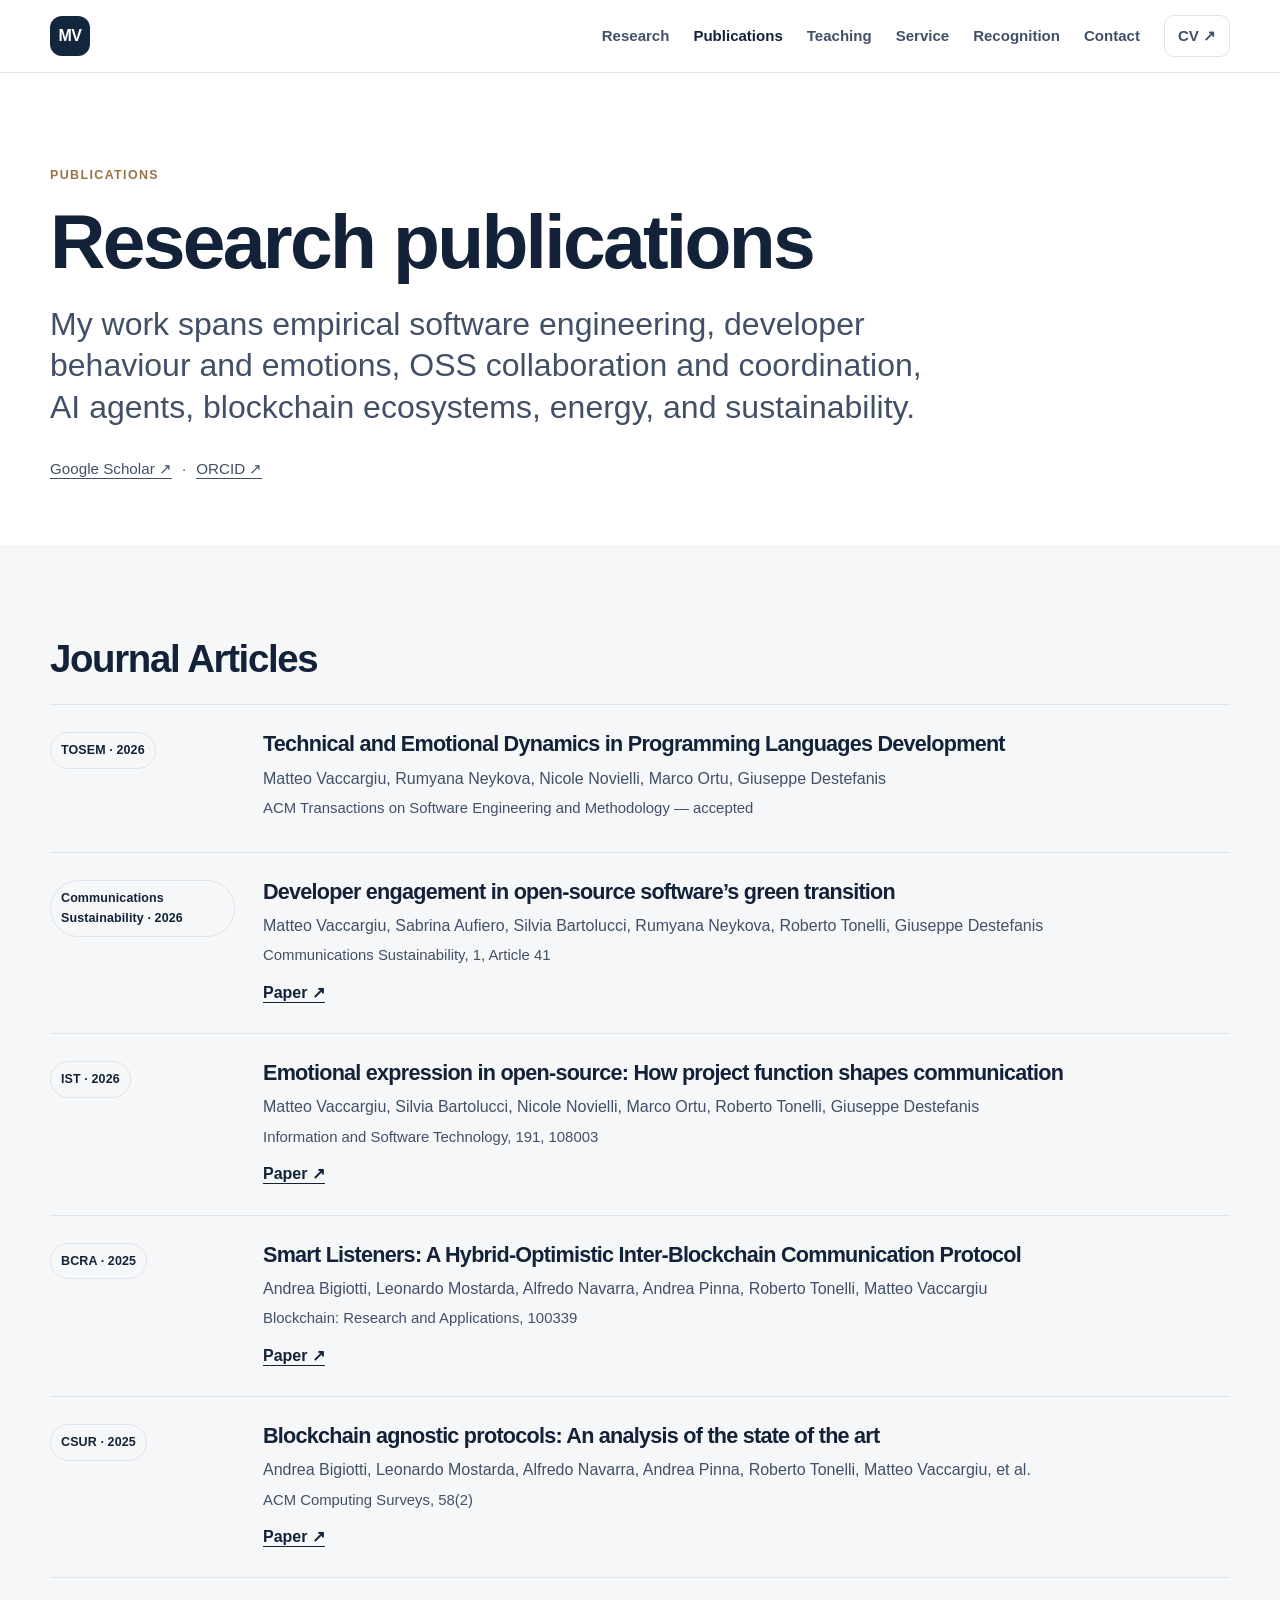
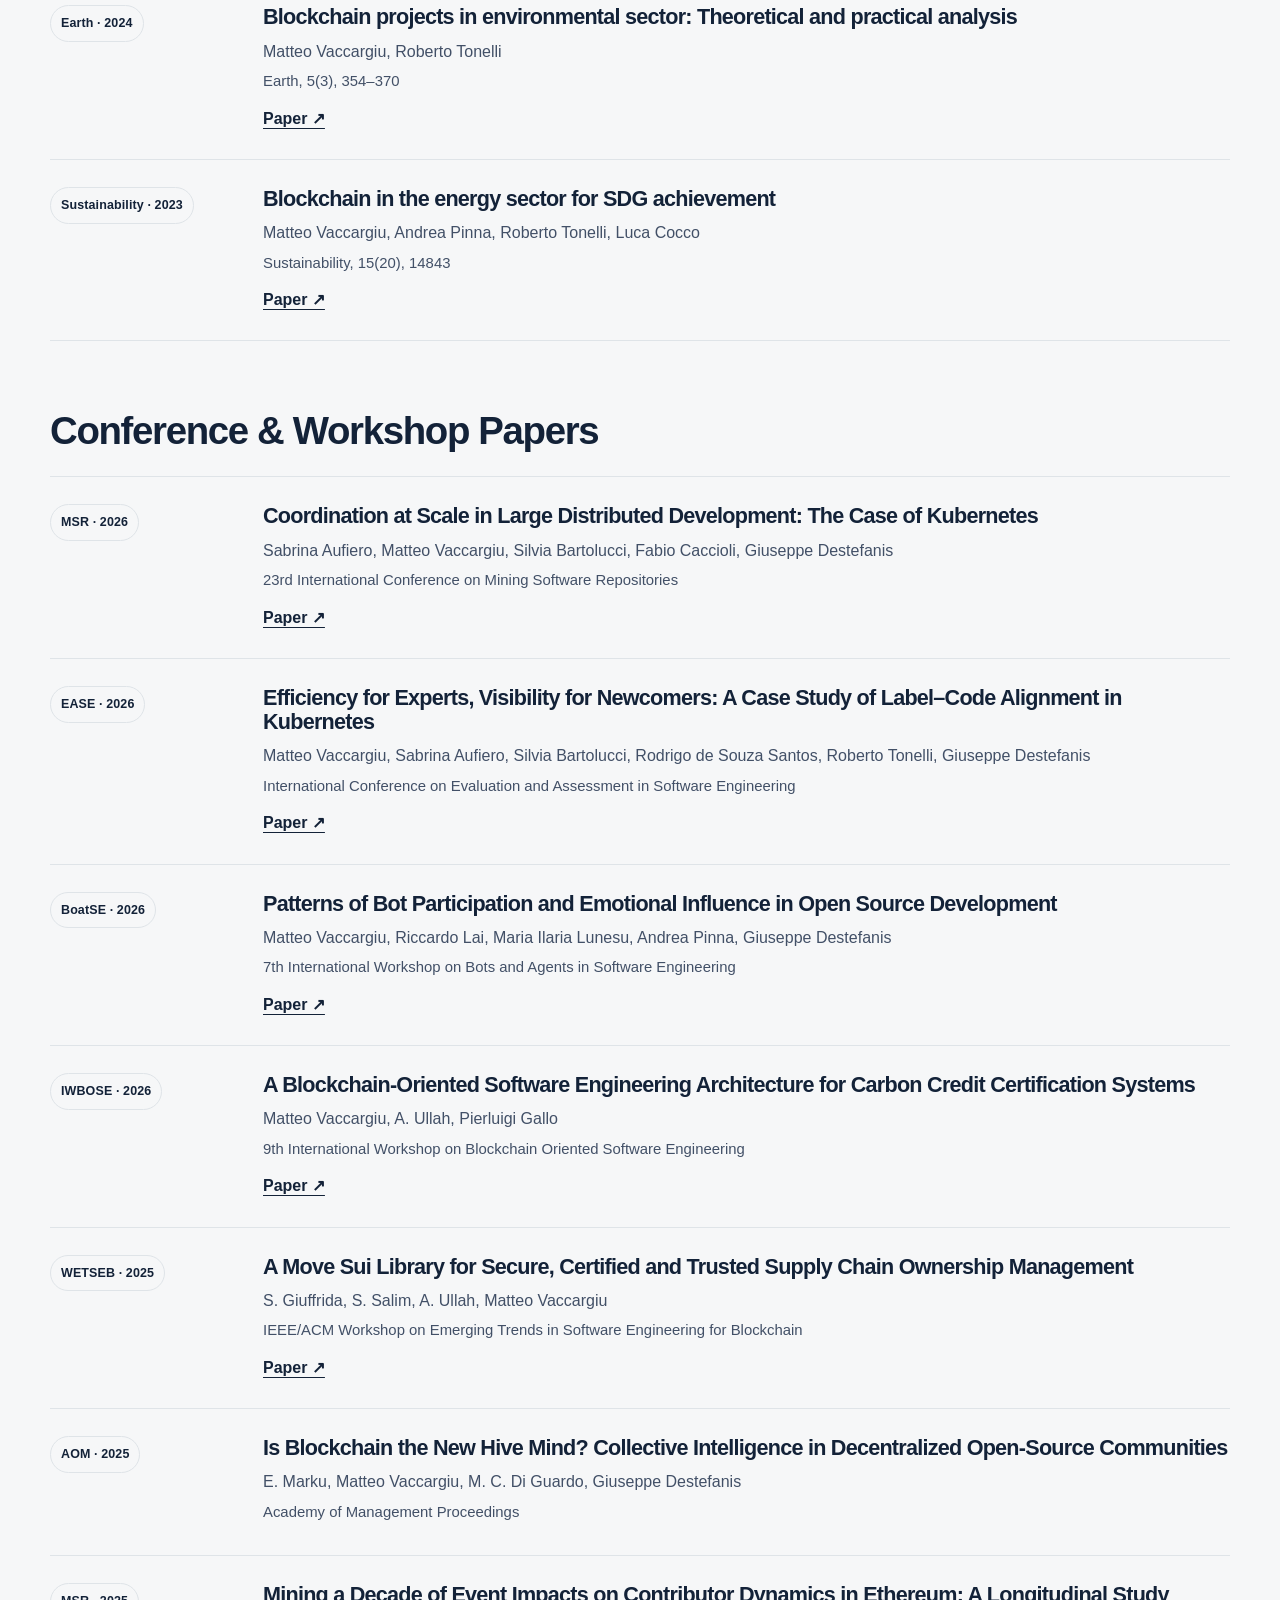
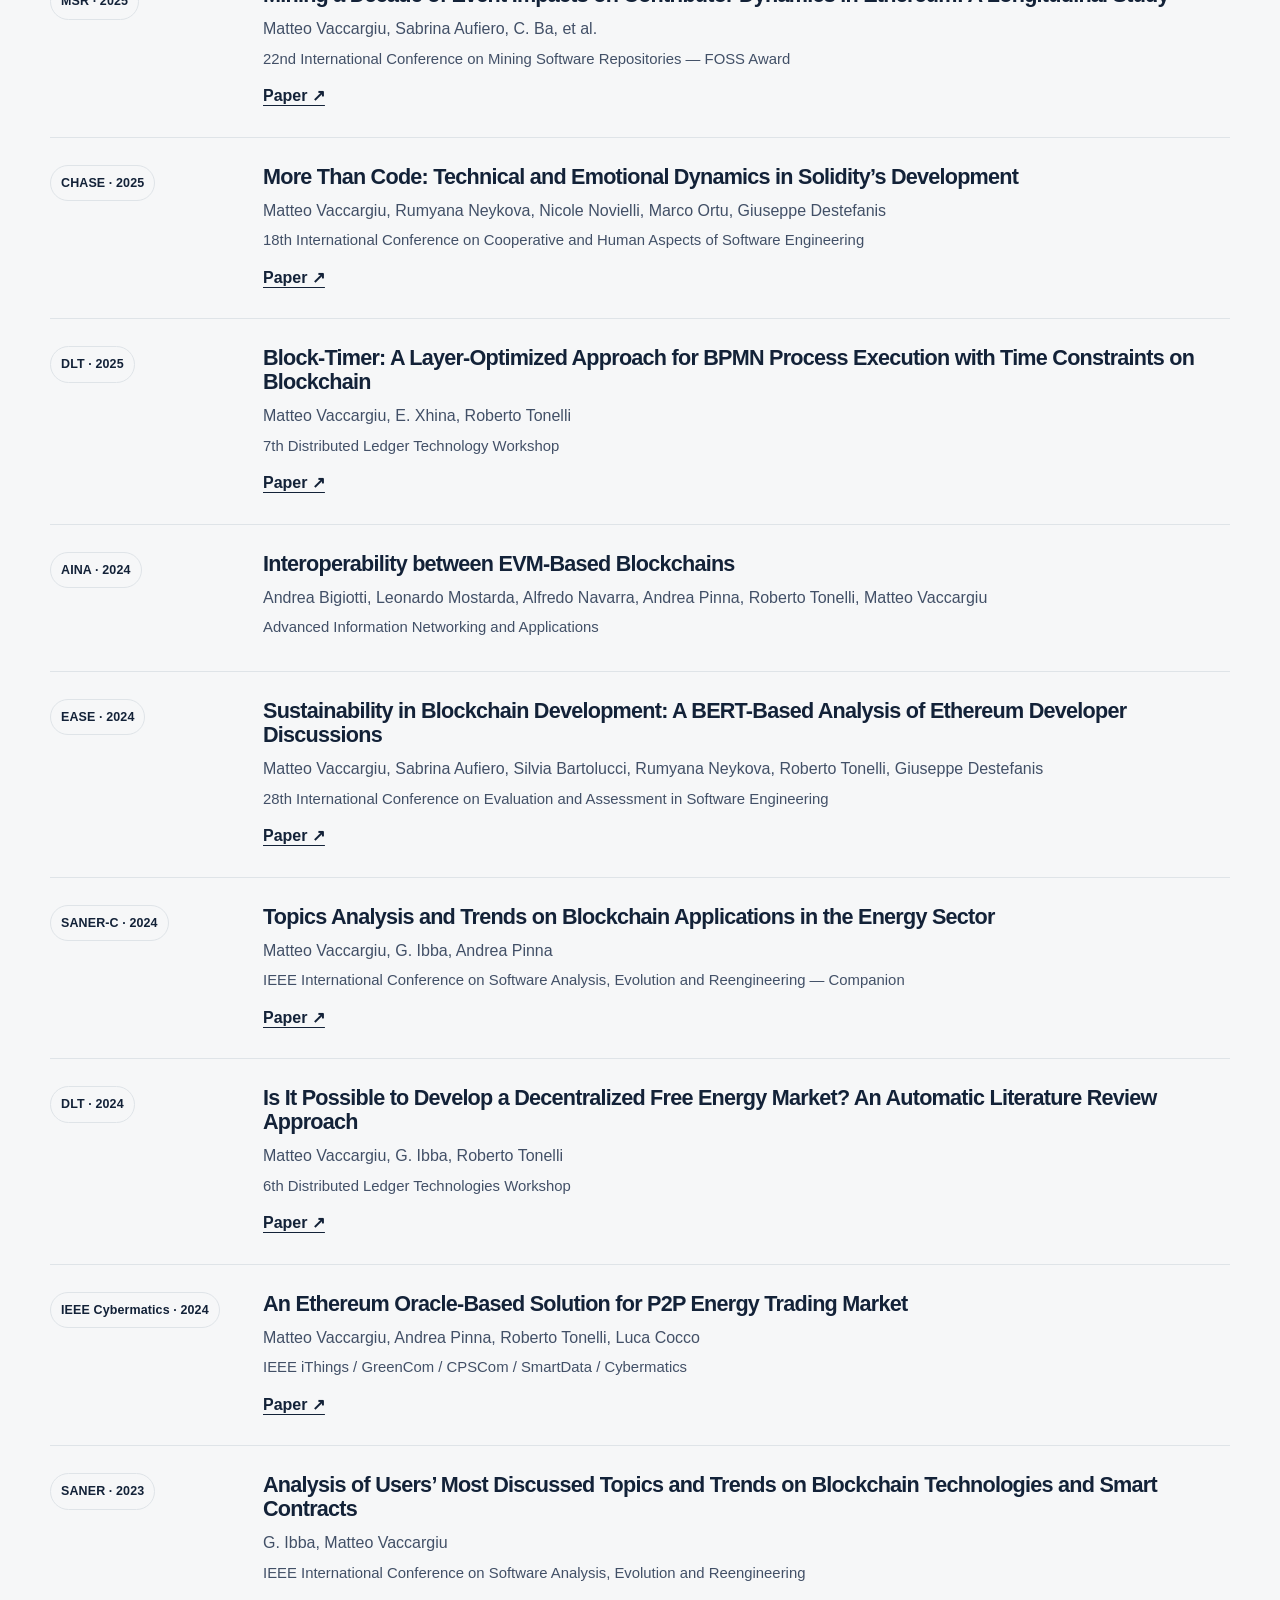
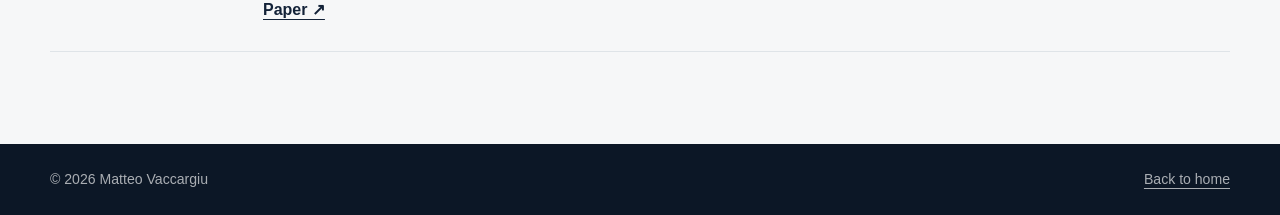
==== publications.html @ fcfc38c2 "Add files via upload" ====
<!doctype html>
<html lang="en">
<head>
  <meta charset="utf-8" />
  <meta name="viewport" content="width=device-width, initial-scale=1" />
  <meta name="description" content="Publications by Matteo Vaccargiu — Empirical Software Engineering researcher at the University of Hohenheim." />
  <title>Publications | Matteo Vaccargiu</title>
  <link rel="stylesheet" href="styles.css" />
</head>
<body>
  <header class="site-header">
    <div class="container nav-wrap">
      <a class="brand" href="index.html">MV</a>
      <nav aria-label="Primary navigation">
        <a href="index.html#research">Research</a>
        <a href="publications.html" aria-current="page">Publications</a>
        <a href="index.html#teaching">Teaching</a>
        <a href="index.html#service">Service</a>
        <a href="index.html#recognition">Recognition</a>
        <a href="index.html#contact">Contact</a>
        <a class="nav-cv" href="CV_Matteo_Vaccargiu.pdf" target="_blank" rel="noopener">CV ↗</a>
      </nav>
    </div>
  </header>
  <main>
    <section class="section publications-hero">
      <div class="container">
        <p class="eyebrow">Publications</p>
        <h1 class="page-title">Research publications</h1>
        <p class="hero-title publications-intro">My work spans empirical software engineering, developer behaviour and emotions, OSS collaboration and coordination, AI agents, blockchain ecosystems, energy, and sustainability.</p>
        <div class="social-links">
          <a href="https://scholar.google.com/citations?user=Zvp0OW4AAAAJ&hl=en" target="_blank" rel="noopener">Google Scholar ↗</a>
          <span>·</span>
          <a href="https://orcid.org/0009-0009-9461-6183" target="_blank" rel="noopener">ORCID ↗</a>
        </div>
      </div>
    </section>
    <section class="section soft-bg all-publications">
      <div class="container">
        <section class="pub-group"><h2>Journal Articles</h2><div class="publication-list">
<article class="publication full-publication">
<div class="pub-badge">TOSEM · 2026</div>
<div><h3>Technical and Emotional Dynamics in Programming Languages Development</h3><p>Matteo Vaccargiu, Rumyana Neykova, Nicole Novielli, Marco Ortu, Giuseppe Destefanis</p><p class="venue">ACM Transactions on Software Engineering and Methodology — accepted</p></div>
</article>
<article class="publication full-publication">
<div class="pub-badge">Communications Sustainability · 2026</div>
<div><h3>Developer engagement in open-source software’s green transition</h3><p>Matteo Vaccargiu, Sabrina Aufiero, Silvia Bartolucci, Rumyana Neykova, Roberto Tonelli, Giuseppe Destefanis</p><p class="venue">Communications Sustainability, 1, Article 41</p><a class="pub-link" href="https://doi.org/10.1038/s44458-026-00050-w" target="_blank" rel="noopener">Paper ↗</a></div>
</article>
<article class="publication full-publication">
<div class="pub-badge">IST · 2026</div>
<div><h3>Emotional expression in open-source: How project function shapes communication</h3><p>Matteo Vaccargiu, Silvia Bartolucci, Nicole Novielli, Marco Ortu, Roberto Tonelli, Giuseppe Destefanis</p><p class="venue">Information and Software Technology, 191, 108003</p><a class="pub-link" href="https://doi.org/10.1016/j.infsof.2025.108003" target="_blank" rel="noopener">Paper ↗</a></div>
</article>
<article class="publication full-publication">
<div class="pub-badge">BCRA · 2025</div>
<div><h3>Smart Listeners: A Hybrid-Optimistic Inter-Blockchain Communication Protocol</h3><p>Andrea Bigiotti, Leonardo Mostarda, Alfredo Navarra, Andrea Pinna, Roberto Tonelli, Matteo Vaccargiu</p><p class="venue">Blockchain: Research and Applications, 100339</p><a class="pub-link" href="https://doi.org/10.1016/j.bcra.2025.100339" target="_blank" rel="noopener">Paper ↗</a></div>
</article>
<article class="publication full-publication">
<div class="pub-badge">CSUR · 2025</div>
<div><h3>Blockchain agnostic protocols: An analysis of the state of the art</h3><p>Andrea Bigiotti, Leonardo Mostarda, Alfredo Navarra, Andrea Pinna, Roberto Tonelli, Matteo Vaccargiu, et al.</p><p class="venue">ACM Computing Surveys, 58(2)</p><a class="pub-link" href="https://doi.org/10.1145/3758089" target="_blank" rel="noopener">Paper ↗</a></div>
</article>
<article class="publication full-publication">
<div class="pub-badge">Earth · 2024</div>
<div><h3>Blockchain projects in environmental sector: Theoretical and practical analysis</h3><p>Matteo Vaccargiu, Roberto Tonelli</p><p class="venue">Earth, 5(3), 354–370</p><a class="pub-link" href="https://doi.org/10.3390/earth5030020" target="_blank" rel="noopener">Paper ↗</a></div>
</article>
<article class="publication full-publication">
<div class="pub-badge">Sustainability · 2023</div>
<div><h3>Blockchain in the energy sector for SDG achievement</h3><p>Matteo Vaccargiu, Andrea Pinna, Roberto Tonelli, Luca Cocco</p><p class="venue">Sustainability, 15(20), 14843</p><a class="pub-link" href="https://doi.org/10.3390/su152014843" target="_blank" rel="noopener">Paper ↗</a></div>
</article>
</div></section>
<section class="pub-group"><h2>Conference & Workshop Papers</h2><div class="publication-list">
<article class="publication full-publication">
<div class="pub-badge">MSR · 2026</div>
<div><h3>Coordination at Scale in Large Distributed Development: The Case of Kubernetes</h3><p>Sabrina Aufiero, Matteo Vaccargiu, Silvia Bartolucci, Fabio Caccioli, Giuseppe Destefanis</p><p class="venue">23rd International Conference on Mining Software Repositories</p><a class="pub-link" href="https://doi.org/10.1145/3793302.3793342" target="_blank" rel="noopener">Paper ↗</a></div>
</article>
<article class="publication full-publication">
<div class="pub-badge">EASE · 2026</div>
<div><h3>Efficiency for Experts, Visibility for Newcomers: A Case Study of Label–Code Alignment in Kubernetes</h3><p>Matteo Vaccargiu, Sabrina Aufiero, Silvia Bartolucci, Rodrigo de Souza Santos, Roberto Tonelli, Giuseppe Destefanis</p><p class="venue">International Conference on Evaluation and Assessment in Software Engineering</p><a class="pub-link" href="https://doi.org/10.1145/3816483.3816514" target="_blank" rel="noopener">Paper ↗</a></div>
</article>
<article class="publication full-publication">
<div class="pub-badge">BoatSE · 2026</div>
<div><h3>Patterns of Bot Participation and Emotional Influence in Open Source Development</h3><p>Matteo Vaccargiu, Riccardo Lai, Maria Ilaria Lunesu, Andrea Pinna, Giuseppe Destefanis</p><p class="venue">7th International Workshop on Bots and Agents in Software Engineering</p><a class="pub-link" href="https://doi.org/10.1145/3786161.3788455" target="_blank" rel="noopener">Paper ↗</a></div>
</article>
<article class="publication full-publication">
<div class="pub-badge">IWBOSE · 2026</div>
<div><h3>A Blockchain-Oriented Software Engineering Architecture for Carbon Credit Certification Systems</h3><p>Matteo Vaccargiu, A. Ullah, Pierluigi Gallo</p><p class="venue">9th International Workshop on Blockchain Oriented Software Engineering</p><a class="pub-link" href="https://arxiv.org/abs/2601.13772" target="_blank" rel="noopener">Paper ↗</a></div>
</article>
<article class="publication full-publication">
<div class="pub-badge">WETSEB · 2025</div>
<div><h3>A Move Sui Library for Secure, Certified and Trusted Supply Chain Ownership Management</h3><p>S. Giuffrida, S. Salim, A. Ullah, Matteo Vaccargiu</p><p class="venue">IEEE/ACM Workshop on Emerging Trends in Software Engineering for Blockchain</p><a class="pub-link" href="https://doi.org/10.1109/WETSEB66605.2025.00013" target="_blank" rel="noopener">Paper ↗</a></div>
</article>
<article class="publication full-publication">
<div class="pub-badge">AOM · 2025</div>
<div><h3>Is Blockchain the New Hive Mind? Collective Intelligence in Decentralized Open-Source Communities</h3><p>E. Marku, Matteo Vaccargiu, M. C. Di Guardo, Giuseppe Destefanis</p><p class="venue">Academy of Management Proceedings</p></div>
</article>
<article class="publication full-publication">
<div class="pub-badge">MSR · 2025</div>
<div><h3>Mining a Decade of Event Impacts on Contributor Dynamics in Ethereum: A Longitudinal Study</h3><p>Matteo Vaccargiu, Sabrina Aufiero, C. Ba, et al.</p><p class="venue">22nd International Conference on Mining Software Repositories — FOSS Award</p><a class="pub-link" href="https://doi.org/10.1109/MSR66628.2025.00088" target="_blank" rel="noopener">Paper ↗</a></div>
</article>
<article class="publication full-publication">
<div class="pub-badge">CHASE · 2025</div>
<div><h3>More Than Code: Technical and Emotional Dynamics in Solidity’s Development</h3><p>Matteo Vaccargiu, Rumyana Neykova, Nicole Novielli, Marco Ortu, Giuseppe Destefanis</p><p class="venue">18th International Conference on Cooperative and Human Aspects of Software Engineering</p><a class="pub-link" href="https://doi.org/10.1109/CHASE66643.2025.00036" target="_blank" rel="noopener">Paper ↗</a></div>
</article>
<article class="publication full-publication">
<div class="pub-badge">DLT · 2025</div>
<div><h3>Block-Timer: A Layer-Optimized Approach for BPMN Process Execution with Time Constraints on Blockchain</h3><p>Matteo Vaccargiu, E. Xhina, Roberto Tonelli</p><p class="venue">7th Distributed Ledger Technology Workshop</p><a class="pub-link" href="https://ceur-ws.org/Vol-4105/paper06.pdf" target="_blank" rel="noopener">Paper ↗</a></div>
</article>
<article class="publication full-publication">
<div class="pub-badge">AINA · 2024</div>
<div><h3>Interoperability between EVM-Based Blockchains</h3><p>Andrea Bigiotti, Leonardo Mostarda, Alfredo Navarra, Andrea Pinna, Roberto Tonelli, Matteo Vaccargiu</p><p class="venue">Advanced Information Networking and Applications</p></div>
</article>
<article class="publication full-publication">
<div class="pub-badge">EASE · 2024</div>
<div><h3>Sustainability in Blockchain Development: A BERT-Based Analysis of Ethereum Developer Discussions</h3><p>Matteo Vaccargiu, Sabrina Aufiero, Silvia Bartolucci, Rumyana Neykova, Roberto Tonelli, Giuseppe Destefanis</p><p class="venue">28th International Conference on Evaluation and Assessment in Software Engineering</p><a class="pub-link" href="https://doi.org/10.1145/3661167.3661194" target="_blank" rel="noopener">Paper ↗</a></div>
</article>
<article class="publication full-publication">
<div class="pub-badge">SANER-C · 2024</div>
<div><h3>Topics Analysis and Trends on Blockchain Applications in the Energy Sector</h3><p>Matteo Vaccargiu, G. Ibba, Andrea Pinna</p><p class="venue">IEEE International Conference on Software Analysis, Evolution and Reengineering — Companion</p><a class="pub-link" href="https://doi.org/10.1109/SANER-C62648.2024.00014" target="_blank" rel="noopener">Paper ↗</a></div>
</article>
<article class="publication full-publication">
<div class="pub-badge">DLT · 2024</div>
<div><h3>Is It Possible to Develop a Decentralized Free Energy Market? An Automatic Literature Review Approach</h3><p>Matteo Vaccargiu, G. Ibba, Roberto Tonelli</p><p class="venue">6th Distributed Ledger Technologies Workshop</p><a class="pub-link" href="https://ceur-ws.org/Vol-3791/paper31.pdf" target="_blank" rel="noopener">Paper ↗</a></div>
</article>
<article class="publication full-publication">
<div class="pub-badge">IEEE Cybermatics · 2024</div>
<div><h3>An Ethereum Oracle-Based Solution for P2P Energy Trading Market</h3><p>Matteo Vaccargiu, Andrea Pinna, Roberto Tonelli, Luca Cocco</p><p class="venue">IEEE iThings / GreenCom / CPSCom / SmartData / Cybermatics</p><a class="pub-link" href="https://doi.org/10.1109/iThings-GreenCom-CPSCom-SmartData-Cybermatics62450.2024.00086" target="_blank" rel="noopener">Paper ↗</a></div>
</article>
<article class="publication full-publication">
<div class="pub-badge">SANER · 2023</div>
<div><h3>Analysis of Users’ Most Discussed Topics and Trends on Blockchain Technologies and Smart Contracts</h3><p>G. Ibba, Matteo Vaccargiu</p><p class="venue">IEEE International Conference on Software Analysis, Evolution and Reengineering</p><a class="pub-link" href="https://doi.org/10.1109/SANER56733.2023.00104" target="_blank" rel="noopener">Paper ↗</a></div>
</article>
</div></section>
      </div>
    </section>
  </main>
  <footer>
    <div class="container footer-wrap">
      <span>© 2026 Matteo Vaccargiu</span>
      <a href="index.html">Back to home</a>
    </div>
  </footer>
</body>
</html>
---- styles.css ----
:root {
  --ink: #132238;
  --ink-soft: #425067;
  --navy: #14263e;
  --navy-2: #1c3554;
  --accent: #9a7447;
  --accent-soft: #f2eadf;
  --paper: #ffffff;
  --soft: #f6f7f8;
  --line: #dfe4e8;
  --max: 1180px;
  --radius: 20px;
  --shadow: 0 18px 60px rgba(20, 38, 62, 0.10);
}

* { box-sizing: border-box; }
html { scroll-behavior: smooth; }
body {
  margin: 0;
  font-family: -apple-system, BlinkMacSystemFont, "Segoe UI", Roboto, Helvetica, Arial, sans-serif;
  color: var(--ink);
  background: var(--paper);
  line-height: 1.65;
  -webkit-font-smoothing: antialiased;
}
a { color: inherit; }
.container { width: min(var(--max), calc(100% - 48px)); margin: 0 auto; }
.section { padding: 92px 0; }
.soft-bg { background: var(--soft); }

.site-header {
  position: sticky;
  top: 0;
  z-index: 30;
  background: rgba(255,255,255,.94);
  backdrop-filter: blur(12px);
  border-bottom: 1px solid rgba(223,228,232,.9);
}
.nav-wrap { min-height: 72px; display: flex; align-items: center; justify-content: space-between; gap: 24px; }
.brand {
  display: grid;
  place-items: center;
  width: 40px;
  height: 40px;
  border-radius: 12px;
  background: var(--navy);
  color: white;
  text-decoration: none;
  font-weight: 800;
  letter-spacing: -.03em;
}
nav { display: flex; flex-wrap: wrap; align-items: center; justify-content: flex-end; gap: 24px; }
nav a { text-decoration: none; font-size: .94rem; color: var(--ink-soft); font-weight: 600; }
nav a:hover { color: var(--ink); }
.nav-cv { padding: 8px 13px; border: 1px solid var(--line); border-radius: 10px; }

.hero { padding-top: 80px; }
.hero-grid { display: grid; grid-template-columns: minmax(0, 1.55fr) minmax(320px, .75fr); align-items: center; gap: 72px; }
.eyebrow {
  margin: 0 0 12px;
  color: var(--accent);
  font-weight: 800;
  text-transform: uppercase;
  letter-spacing: .11em;
  font-size: .78rem;
}
h1, h2, h3 { line-height: 1.12; letter-spacing: -.035em; }
h1 { font-size: clamp(3.4rem, 7vw, 6.6rem); margin: 0; max-width: 800px; }
h2 { font-size: clamp(2.15rem, 4vw, 3.5rem); margin: 0 0 20px; }
h3 { font-size: 1.35rem; margin: 0 0 12px; }
.hero-title { font-size: clamp(1.45rem, 2.5vw, 2.2rem); line-height: 1.3; color: var(--ink-soft); margin: 20px 0 28px; max-width: 820px; }
.lead { font-size: 1.14rem; max-width: 790px; margin: 0 0 18px; }
.hero-detail { color: var(--ink-soft); max-width: 790px; margin: 0; }
.hero-actions { display: flex; flex-wrap: wrap; gap: 12px; margin: 34px 0 22px; }
.button { display: inline-flex; align-items: center; justify-content: center; padding: 12px 18px; border-radius: 12px; font-weight: 750; text-decoration: none; transition: .18s ease; }
.button.primary { background: var(--navy); color: white; }
.button.primary:hover { transform: translateY(-2px); background: var(--navy-2); }
.button.secondary { border: 1px solid var(--line); background: white; }
.button.secondary:hover { border-color: #c8d0d7; transform: translateY(-2px); }
.social-links { display: flex; flex-wrap: wrap; gap: 10px; color: var(--ink-soft); font-size: .95rem; }
.social-links a { text-decoration-thickness: 1px; text-underline-offset: 4px; }
.profile-card { background: white; border: 1px solid var(--line); border-radius: 26px; overflow: hidden; box-shadow: var(--shadow); }
.profile-card img { width: 100%; display: block; aspect-ratio: 4 / 5; object-fit: cover; object-position: center 28%; }
.profile-card-body { padding: 22px 24px 25px; color: var(--ink-soft); font-size: .93rem; }
.profile-card-body p { margin: 4px 0; }
.profile-card-body .profile-name { color: var(--ink); font-weight: 800; font-size: 1.12rem; margin-bottom: 8px; }

.section-heading { max-width: 760px; margin-bottom: 42px; }
.section-heading p:last-child { color: var(--ink-soft); font-size: 1.06rem; }
.row-heading { max-width: none; display: flex; align-items: end; justify-content: space-between; gap: 24px; }
.text-link { font-weight: 750; color: var(--ink-soft); text-underline-offset: 5px; }
.card-grid { display: grid; gap: 18px; }
.research-grid { grid-template-columns: repeat(2, minmax(0,1fr)); }
.card { background: white; border: 1px solid var(--line); border-radius: var(--radius); padding: 28px; }
.card p { color: var(--ink-soft); margin-bottom: 0; }
.card-number { display: inline-block; margin-bottom: 34px; font-weight: 800; font-size: .83rem; color: var(--accent); }
.methods-band { margin-top: 24px; background: var(--navy); color: white; border-radius: var(--radius); padding: 30px; display: grid; grid-template-columns: 220px 1fr; gap: 28px; align-items: center; }
.methods-band h3 { margin: 0; font-size: 1.75rem; }
.methods-band .eyebrow { color: #d9bd91; }
.chips { display: flex; flex-wrap: wrap; gap: 10px; }
.chips span { border: 1px solid rgba(255,255,255,.2); background: rgba(255,255,255,.08); padding: 7px 11px; border-radius: 999px; font-size: .9rem; }
.featured-project { margin-top: 24px; border: 1px solid #dfd2c2; background: linear-gradient(135deg, #fffaf4, #f4eee7); border-radius: var(--radius); padding: 32px; display: grid; grid-template-columns: 1fr auto; gap: 40px; align-items: end; }
.featured-project p { margin: 7px 0 0; color: var(--ink-soft); }
.project-subtitle { font-size: 1.06rem; font-weight: 750; color: var(--ink) !important; }
.project-meta { display: flex; flex-direction: column; gap: 8px; min-width: 230px; }
.project-meta span { border-top: 1px solid #dfd2c2; padding-top: 8px; font-size: .92rem; }

.publication-list { border-top: 1px solid var(--line); }
.publication { display: grid; grid-template-columns: 185px 1fr; gap: 28px; padding: 27px 0; border-bottom: 1px solid var(--line); }
.publication h3 { margin-bottom: 9px; }
.publication p { margin: 4px 0; color: var(--ink-soft); }
.pub-badge { align-self: start; width: fit-content; padding: 7px 10px; border-radius: 999px; background: var(--soft); border: 1px solid var(--line); font-weight: 800; font-size: .78rem; letter-spacing: .01em; }
.pub-badge.award { background: var(--accent-soft); border-color: #e5d3bc; }
.featured-pub { background: linear-gradient(90deg, rgba(242,234,223,.65), transparent 68%); }
.venue { font-size: .93rem; }

.teaching-grid { grid-template-columns: repeat(2, minmax(0,1fr)); }
.course-code { margin-top: 0 !important; color: var(--accent) !important; font-weight: 800; font-size: .85rem; letter-spacing: .04em; }
.muted { font-size: .93rem; }
.previous-teaching { margin-top: 18px; color: var(--ink-soft); font-size: .95rem; }

.service-columns { display: grid; grid-template-columns: 1fr 1fr .72fr; gap: 18px; }
.service-block { border-top: 3px solid var(--navy); padding-top: 18px; }
.service-block ul { margin: 0; padding-left: 20px; color: var(--ink-soft); }
.service-block li + li { margin-top: 9px; }
.compact-block p { color: var(--ink-soft); }

.dark-section { background: var(--navy); color: white; }
.light-heading .eyebrow { color: #d9bd91; }
.timeline { border-top: 1px solid rgba(255,255,255,.2); }
.timeline-item { display: grid; grid-template-columns: 95px 1fr; gap: 30px; padding: 26px 0; border-bottom: 1px solid rgba(255,255,255,.15); }
.timeline-item > span { color: #d9bd91; font-weight: 850; }
.timeline-item p { color: rgba(255,255,255,.75); margin: 6px 0 0; }

.collaboration-section { padding-top: 70px; padding-bottom: 70px; }
.collaboration-box { border: 1px solid var(--line); border-radius: 28px; padding: 42px; display: grid; grid-template-columns: 1fr auto; gap: 42px; align-items: center; box-shadow: var(--shadow); }
.collaboration-box p { color: var(--ink-soft); max-width: 850px; }

.contact-grid { display: grid; grid-template-columns: 1.05fr .9fr .9fr; gap: 28px; align-items: start; }
.contact-grid p { color: var(--ink-soft); }
.contact-grid a { text-underline-offset: 4px; }
.address-card, .hobby-box { background: white; border: 1px solid var(--line); border-radius: var(--radius); padding: 26px; }
.address-links { margin-top: 20px; }
.hobby-box .eyebrow { margin-bottom: 10px; }

footer { background: #0c1726; color: rgba(255,255,255,.65); padding: 24px 0; }
.footer-wrap { display: flex; justify-content: space-between; gap: 20px; font-size: .88rem; }

@media (max-width: 920px) {
  .nav-wrap { padding: 12px 0; align-items: flex-start; }
  nav { gap: 12px 16px; }
  .hero-grid { grid-template-columns: 1fr; gap: 44px; }
  .profile-card { max-width: 460px; }
  .research-grid, .teaching-grid { grid-template-columns: 1fr; }
  .methods-band { grid-template-columns: 1fr; }
  .featured-project { grid-template-columns: 1fr; }
  .project-meta { min-width: 0; }
  .service-columns { grid-template-columns: 1fr; }
  .contact-grid { grid-template-columns: 1fr 1fr; }
  .hobby-box { grid-column: 1 / -1; }
}

@media (max-width: 680px) {
  .container { width: min(var(--max), calc(100% - 28px)); }
  .section { padding: 68px 0; }
  .site-header { position: static; }
  .nav-wrap { display: block; }
  .brand { margin-bottom: 12px; }
  nav { justify-content: flex-start; }
  h1 { font-size: clamp(3.1rem, 16vw, 4.7rem); }
  .row-heading { display: block; }
  .row-heading .text-link { display: inline-block; margin-top: 6px; }
  .publication { grid-template-columns: 1fr; gap: 13px; }
  .collaboration-box { grid-template-columns: 1fr; padding: 28px; }
  .contact-grid { grid-template-columns: 1fr; }
  .hobby-box { grid-column: auto; }
  .timeline-item { grid-template-columns: 64px 1fr; gap: 16px; }
  .footer-wrap { display: block; }
  .footer-wrap span { display: block; margin: 4px 0; }
}

/* Publications page */
.page-title { font-size: clamp(3.1rem, 6vw, 5.5rem); margin: 0; max-width: 900px; }
.publications-hero { padding-bottom: 64px; }
.publications-intro { max-width: 900px; }
.pub-group + .pub-group { margin-top: 68px; }
.pub-group > h2 { margin-bottom: 24px; font-size: clamp(1.9rem, 3vw, 2.7rem); }
.full-publication .pub-link { display: inline-block; margin-top: 8px; font-weight: 750; color: var(--ink); text-underline-offset: 4px; }
footer a { color: inherit; text-underline-offset: 4px; }
nav a[aria-current="page"] { color: var(--ink); }
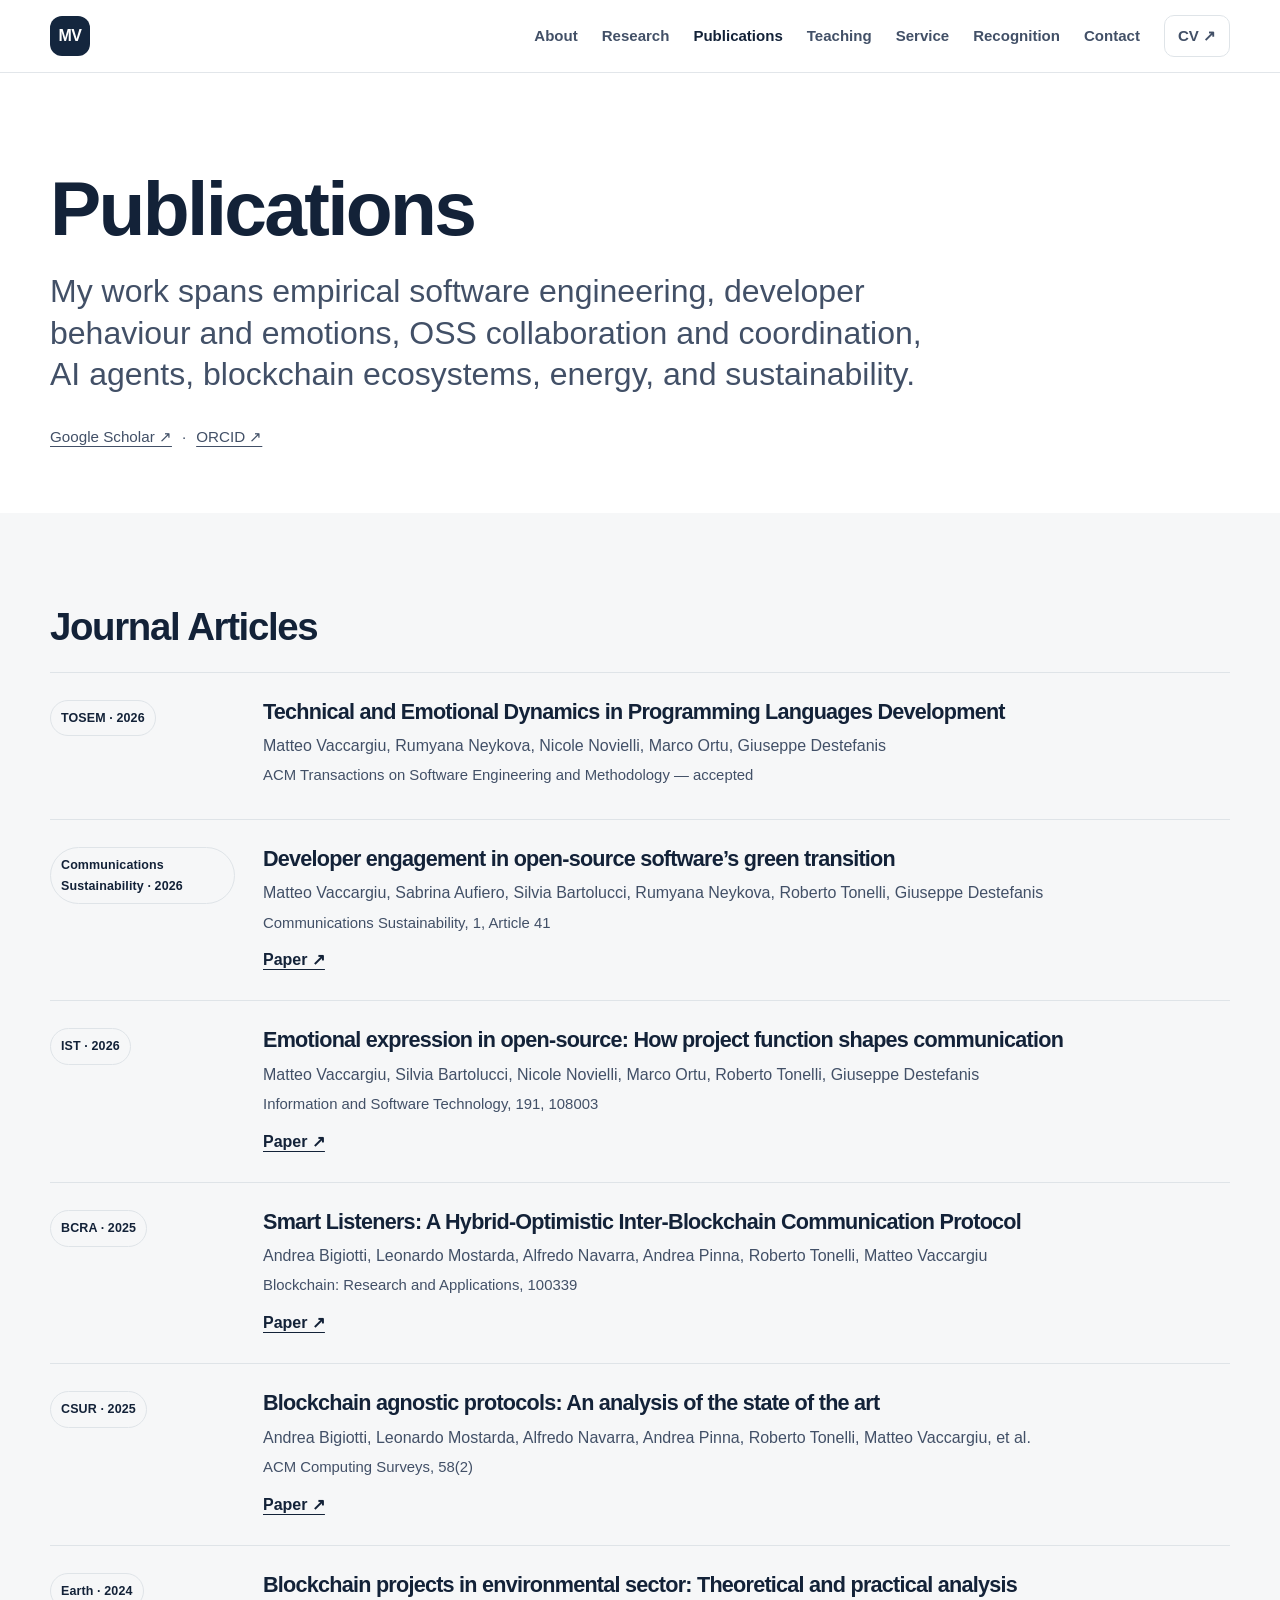
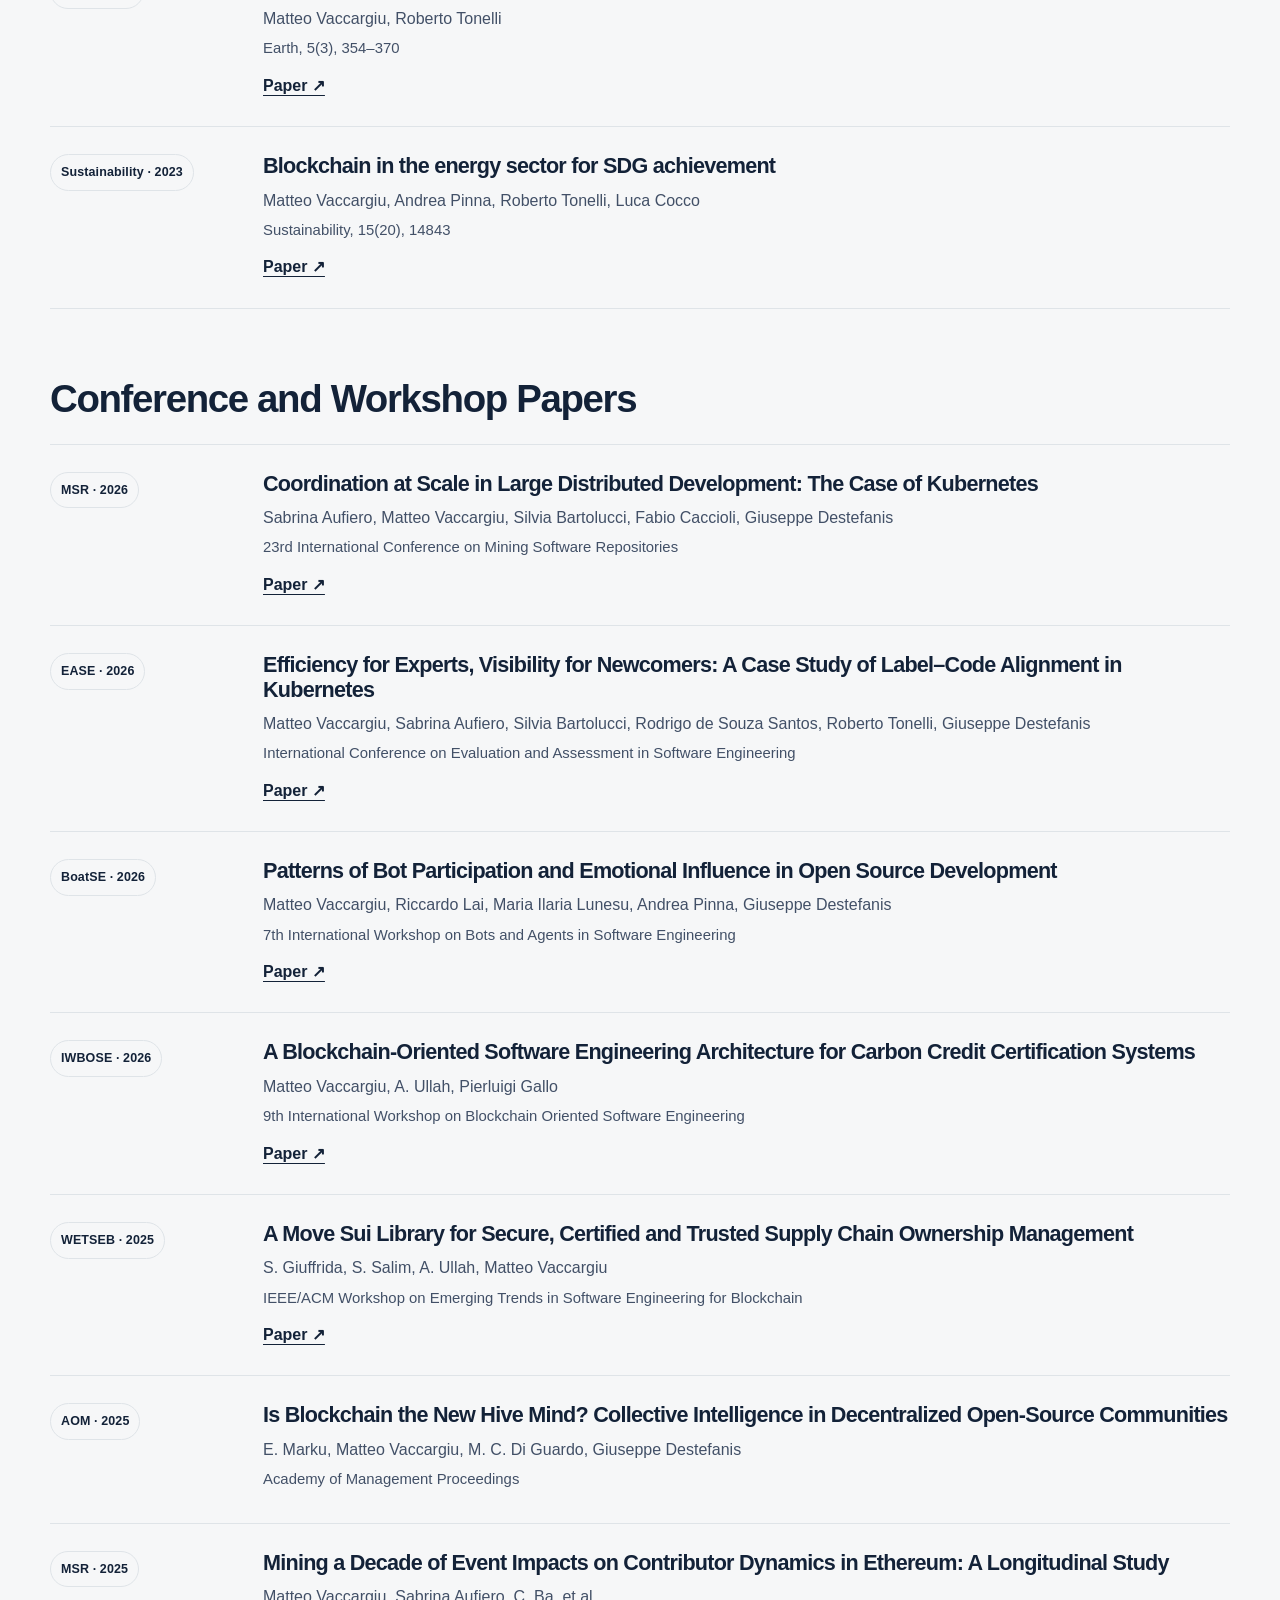
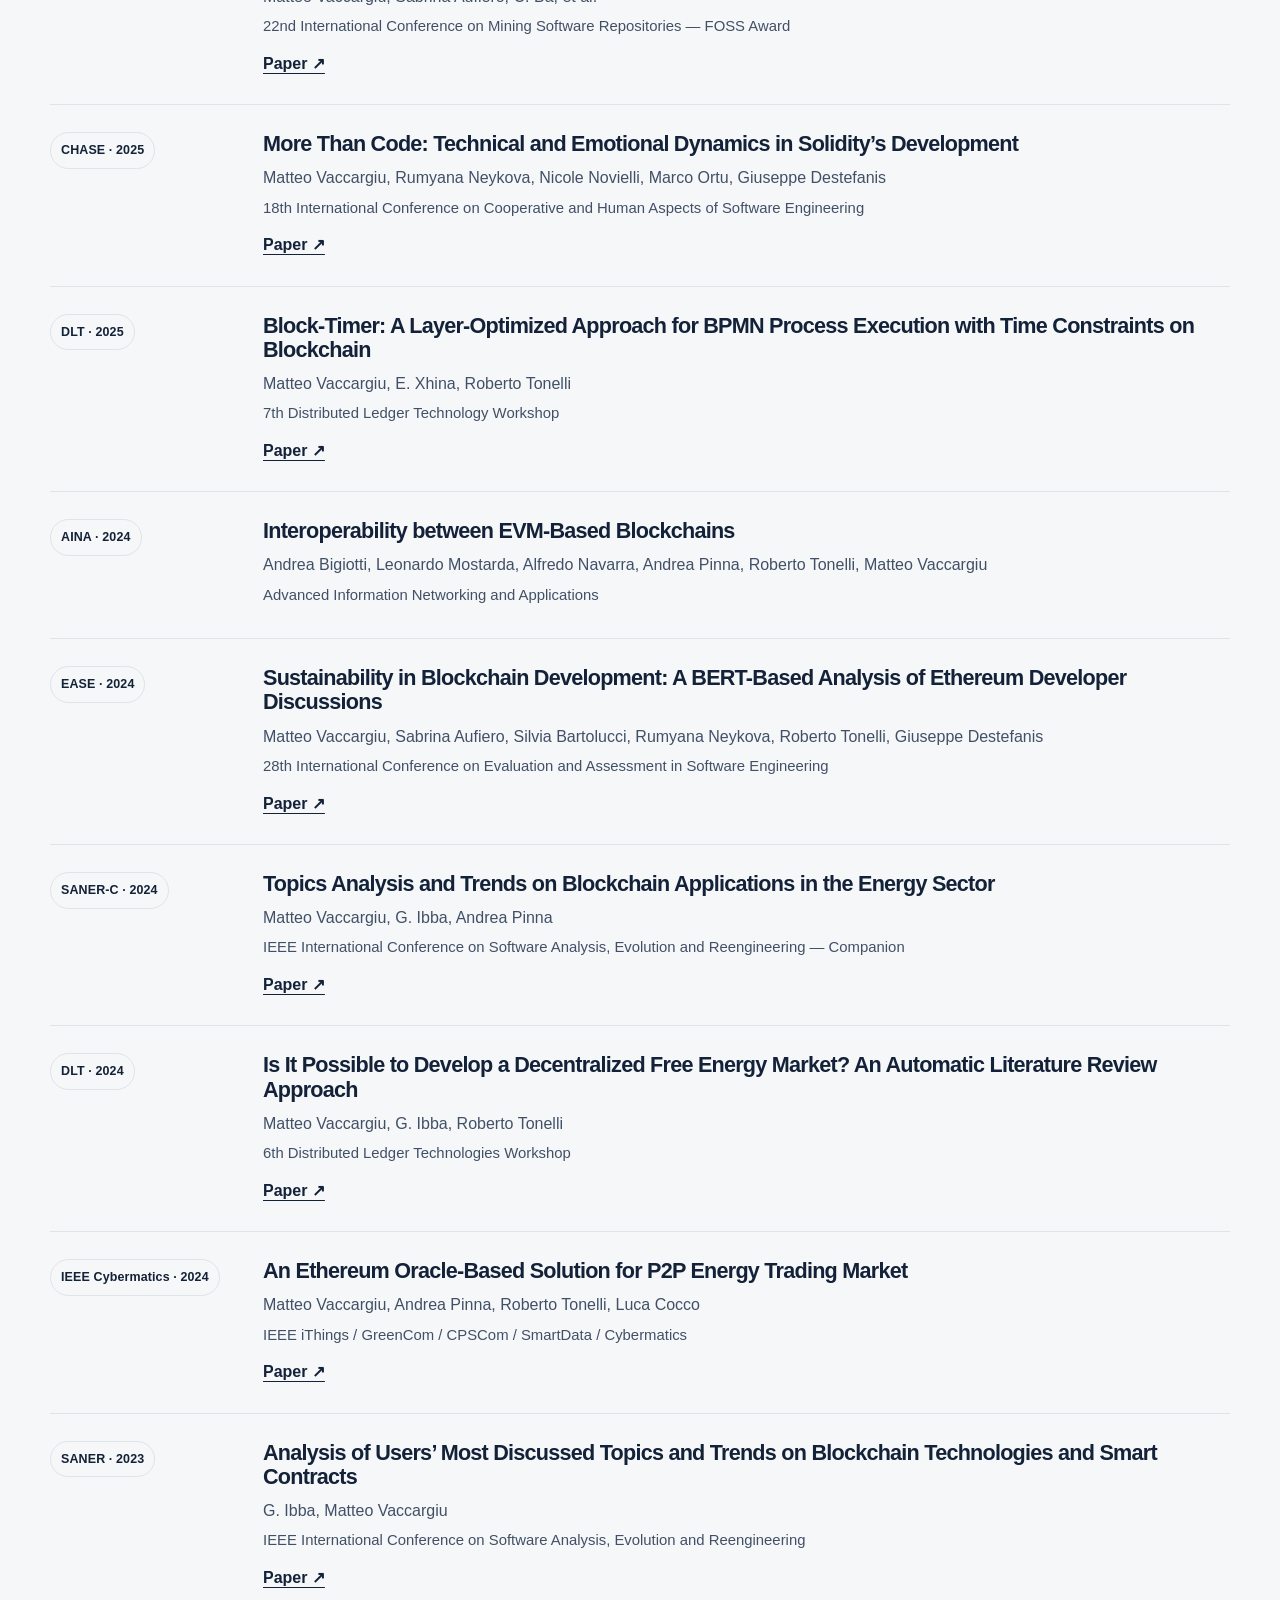
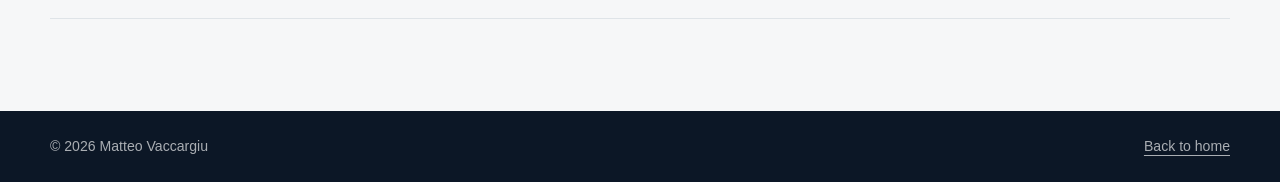
==== commit b7f18811: "Add files via upload" ====
--- a/publications.html
+++ b/publications.html
@@ -12,6 +12,7 @@
     <div class="container nav-wrap">
       <a class="brand" href="index.html">MV</a>
       <nav aria-label="Primary navigation">
+        <a href="index.html#about">About</a>
         <a href="index.html#research">Research</a>
         <a href="publications.html" aria-current="page">Publications</a>
         <a href="index.html#teaching">Teaching</a>
@@ -25,11 +26,10 @@
   <main>
     <section class="section publications-hero">
       <div class="container">
-        <p class="eyebrow">Publications</p>
-        <h1 class="page-title">Research publications</h1>
+        <h1 class="page-title">Publications</h1>
         <p class="hero-title publications-intro">My work spans empirical software engineering, developer behaviour and emotions, OSS collaboration and coordination, AI agents, blockchain ecosystems, energy, and sustainability.</p>
         <div class="social-links">
-          <a href="https://scholar.google.com/citations?user=Zvp0OW4AAAAJ&hl=en" target="_blank" rel="noopener">Google Scholar ↗</a>
+          <a href="https://scholar.google.com/citations?user=Zvp0OW4AAAAJ&amp;hl=en" target="_blank" rel="noopener">Google Scholar ↗</a>
           <span>·</span>
           <a href="https://orcid.org/0009-0009-9461-6183" target="_blank" rel="noopener">ORCID ↗</a>
         </div>
@@ -67,7 +67,7 @@
 <div><h3>Blockchain in the energy sector for SDG achievement</h3><p>Matteo Vaccargiu, Andrea Pinna, Roberto Tonelli, Luca Cocco</p><p class="venue">Sustainability, 15(20), 14843</p><a class="pub-link" href="https://doi.org/10.3390/su152014843" target="_blank" rel="noopener">Paper ↗</a></div>
 </article>
 </div></section>
-<section class="pub-group"><h2>Conference & Workshop Papers</h2><div class="publication-list">
+<section class="pub-group"><h2>Conference and Workshop Papers</h2><div class="publication-list">
 <article class="publication full-publication">
 <div class="pub-badge">MSR · 2026</div>
 <div><h3>Coordination at Scale in Large Distributed Development: The Case of Kubernetes</h3><p>Sabrina Aufiero, Matteo Vaccargiu, Silvia Bartolucci, Fabio Caccioli, Giuseppe Destefanis</p><p class="venue">23rd International Conference on Mining Software Repositories</p><a class="pub-link" href="https://doi.org/10.1145/3793302.3793342" target="_blank" rel="noopener">Paper ↗</a></div>
--- a/styles.css
+++ b/styles.css
@@ -188,3 +188,38 @@
 .full-publication .pub-link { display: inline-block; margin-top: 8px; font-weight: 750; color: var(--ink); text-underline-offset: 4px; }
 footer a { color: inherit; text-underline-offset: 4px; }
 nav a[aria-current="page"] { color: var(--ink); }
+
+/* About section */
+.about-section { padding-top: 72px; padding-bottom: 72px; }
+.about-grid { display: grid; grid-template-columns: minmax(0, 1.5fr) minmax(280px, .7fr); gap: 48px; align-items: start; }
+.about-copy { font-size: 1.06rem; color: var(--ink-soft); }
+.about-copy p:first-child { margin-top: 0; }
+.about-copy p:last-child { margin-bottom: 0; }
+.about-personal { border-left: 3px solid var(--accent); padding: 4px 0 4px 24px; }
+.about-personal p { color: var(--ink-soft); margin-bottom: 18px; }
+.hobby-chips { display: flex; flex-wrap: wrap; gap: 8px; }
+.hobby-chips span { padding: 6px 10px; border-radius: 999px; background: var(--soft); border: 1px solid var(--line); font-size: .88rem; color: var(--ink-soft); }
+.subsection-title { margin: 0 0 18px; font-size: 1.35rem; }
+.previous-teaching { margin-top: 30px; color: var(--ink-soft); font-size: .95rem; }
+.previous-teaching p { margin: 0; }
+.contact-grid { grid-template-columns: 1.05fr .9fr; }
+
+@media (max-width: 920px) {
+  .about-grid { grid-template-columns: 1fr; gap: 30px; }
+  .about-personal { border-left: 0; border-top: 3px solid var(--accent); padding: 22px 0 0; }
+  .contact-grid { grid-template-columns: 1fr 1fr; }
+}
+
+@media (max-width: 680px) {
+  .contact-grid { grid-template-columns: 1fr; }
+}
+
+/* About sidebar refinements */
+.about-sidebar { display: flex; flex-direction: column; gap: 28px; }
+.about-side-block { border-left: 3px solid var(--accent); padding: 4px 0 4px 24px; }
+.about-side-block p { color: var(--ink-soft); margin-bottom: 18px; }
+.about-copy a { text-underline-offset: 4px; }
+
+@media (max-width: 920px) {
+  .about-side-block { border-left: 0; border-top: 3px solid var(--accent); padding: 22px 0 0; }
+}
